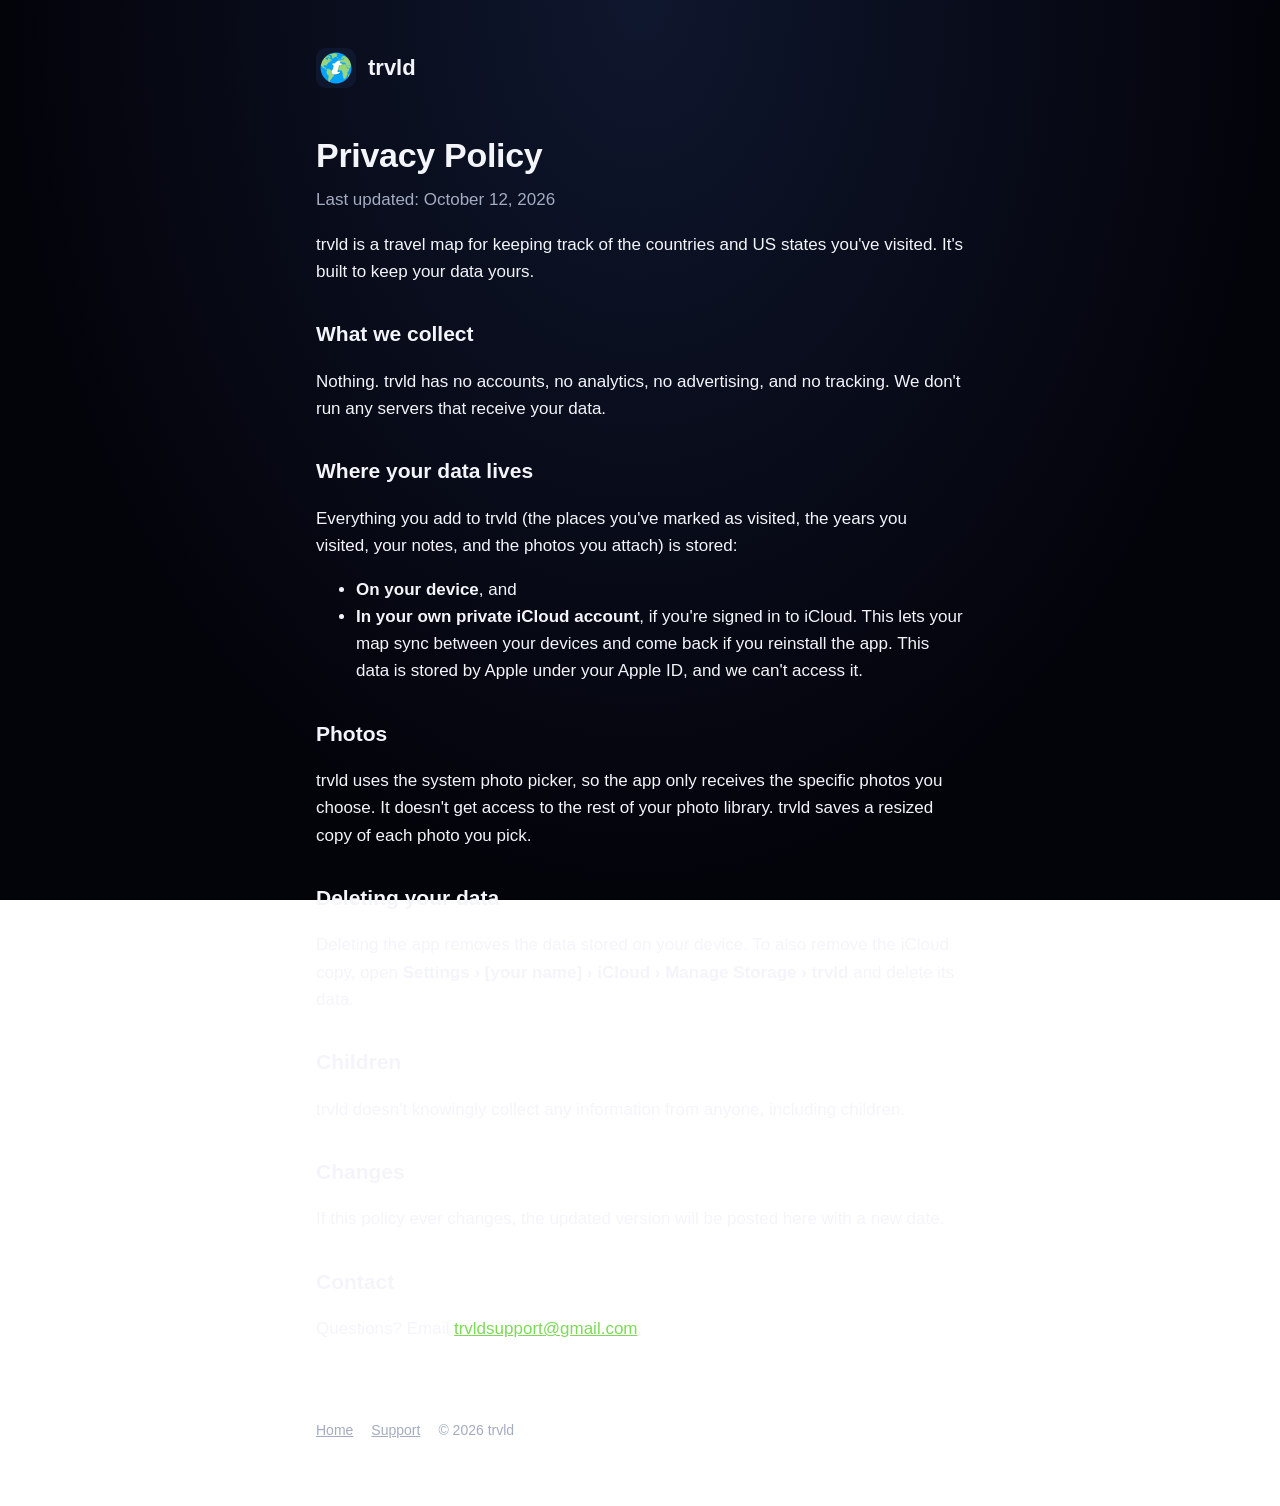
==== privacy.html @ e017e2eb "trvld website Co-Authored-By: Claude Opus 5.5 <noreply@anthropic.com>" ====
<!doctype html>
<html lang="en">
<head>
  <meta charset="utf-8">
  <meta name="viewport" content="width=device-width, initial-scale=1">
  <title>Privacy Policy · trvld</title>
  <link rel="icon" href="favicon.png">
  <link rel="stylesheet" href="style.css">
</head>
<body>
  <main class="wrap">
    <a class="brand" href="./" style="text-decoration:none"><header class="brand"><img src="logo.png" alt=""><span>trvld</span></header></a>

    <h1>Privacy Policy</h1>
    <p class="date">Last updated: October 12, 2026</p>

    <p>trvld is a travel map for keeping track of the countries and US states you've visited. It's built to keep your data yours.</p>

    <h2>What we collect</h2>
    <p>Nothing. trvld has no accounts, no analytics, no advertising, and no tracking. We don't run any servers that receive your data.</p>

    <h2>Where your data lives</h2>
    <p>Everything you add to trvld (the places you've marked as visited, the years you visited, your notes, and the photos you attach) is stored:</p>
    <ul>
      <li><b>On your device</b>, and</li>
      <li><b>In your own private iCloud account</b>, if you're signed in to iCloud. This lets your map sync between your devices and come back if you reinstall the app. This data is stored by Apple under your Apple ID, and we can't access it.</li>
    </ul>

    <h2>Photos</h2>
    <p>trvld uses the system photo picker, so the app only receives the specific photos you choose. It doesn't get access to the rest of your photo library. trvld saves a resized copy of each photo you pick.</p>

    <h2 id="deleting">Deleting your data</h2>
    <p>Deleting the app removes the data stored on your device. To also remove the iCloud copy, open <b>Settings › [your name] › iCloud › Manage Storage › trvld</b> and delete its data.</p>

    <h2>Children</h2>
    <p>trvld doesn't knowingly collect any information from anyone, including children.</p>

    <h2>Changes</h2>
    <p>If this policy ever changes, the updated version will be posted here with a new date.</p>

    <h2>Contact</h2>
    <p>Questions? Email <a href="mailto:trvldsupport@gmail.com">trvldsupport@gmail.com</a>.</p>

    <footer>
      <a href="./">Home</a>
      <a href="support.html">Support</a>
      <span>© 2026 trvld</span>
    </footer>
  </main>
</body>
</html>
---- style.css ----
:root {
  --bg: #0f172e;
  --bg-deep: #03030a;
  --text: #f3f5fa;
  --muted: #a3acc2;
  --accent: #7ed957;
  --card: rgba(255, 255, 255, 0.06);
}

* { box-sizing: border-box; }

body {
  margin: 0;
  min-height: 100vh;
  background: radial-gradient(ellipse at top, var(--bg), var(--bg-deep) 70%) fixed;
  color: var(--text);
  font: 17px/1.6 -apple-system, BlinkMacSystemFont, "SF Pro Text", "Segoe UI", Roboto, sans-serif;
}

a { color: var(--accent); }

.wrap {
  max-width: 680px;
  margin: 0 auto;
  padding: 48px 16px 64px;
}

header.brand {
  display: flex;
  align-items: center;
  gap: 12px;
  margin-bottom: 40px;
  text-decoration: none;
  color: var(--text);
}
header.brand img { width: 40px; height: 40px; border-radius: 10px; }
header.brand span { font-size: 22px; font-weight: 700; }

.hero { text-align: center; padding-top: 24px; }
.hero img { width: 140px; height: 140px; border-radius: 32px; box-shadow: 0 12px 40px rgba(0, 0, 0, 0.5); }
.hero h1 { font-size: 44px; margin: 24px 0 4px; letter-spacing: -0.5px; }
.hero p.tag { font-size: 20px; color: var(--muted); margin: 0 0 32px; }

.features { display: grid; gap: 12px; margin: 32px 0; text-align: left; }
.features div { background: var(--card); border-radius: 14px; padding: 14px 18px; }
.features b { color: var(--text); }

h1 { font-size: 34px; letter-spacing: -0.3px; margin: 0 0 4px; }
h2 { font-size: 21px; margin: 32px 0 6px; }
p.date { color: var(--muted); margin-top: 0; }

footer {
  margin-top: 56px;
  padding-top: 20px;
  border-top: 1px solid rgba(255, 255, 255, 0.1);
  color: var(--muted);
  font-size: 14px;
  display: flex;
  gap: 18px;
  flex-wrap: wrap;
}
footer a { color: var(--muted); }
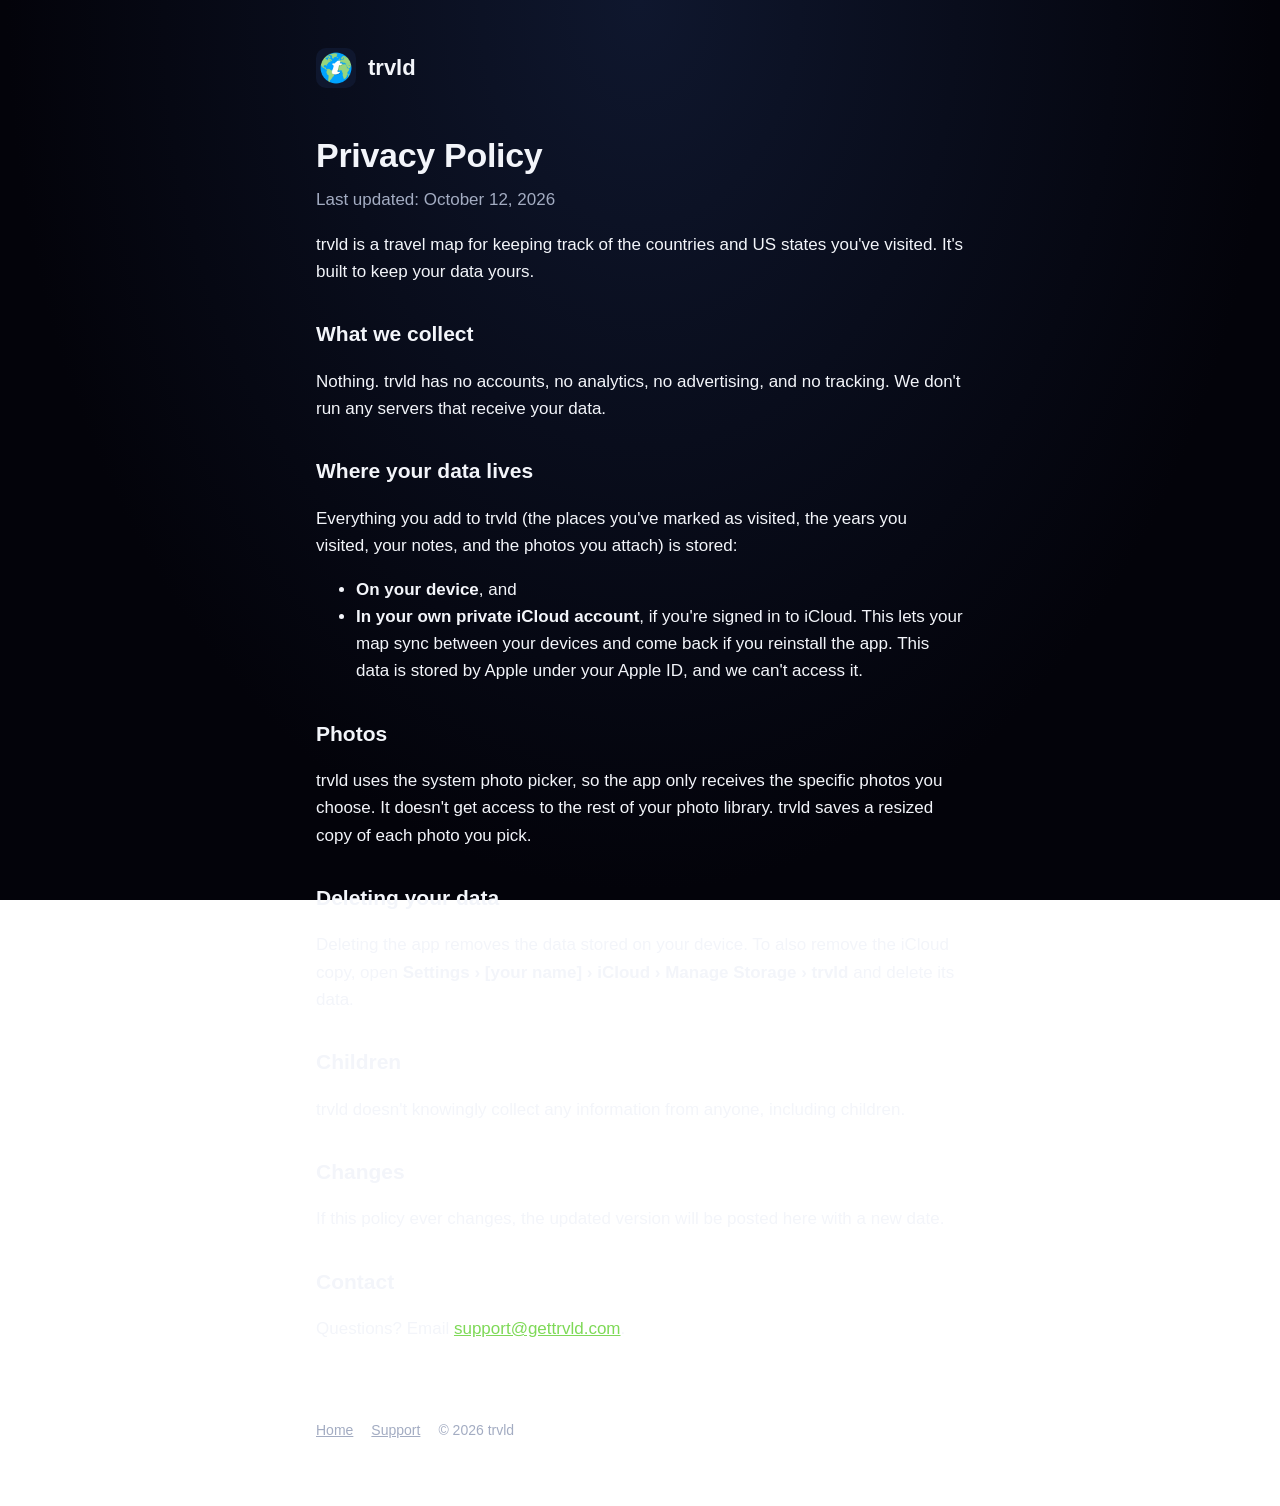
==== commit 35a451a7: "Use support@gettrvld.com for support contact Co-Authored-By: Claude Opus 5.5 <noreply@anthropic.com>" ====
--- a/privacy.html
+++ b/privacy.html
@@ -39,7 +39,7 @@
     <p>If this policy ever changes, the updated version will be posted here with a new date.</p>
 
     <h2>Contact</h2>
-    <p>Questions? Email <a href="mailto:trvldsupport@gmail.com">trvldsupport@gmail.com</a>.</p>
+    <p>Questions? Email <a href="mailto:support@gettrvld.com">support@gettrvld.com</a>.</p>
 
     <footer>
       <a href="./">Home</a>
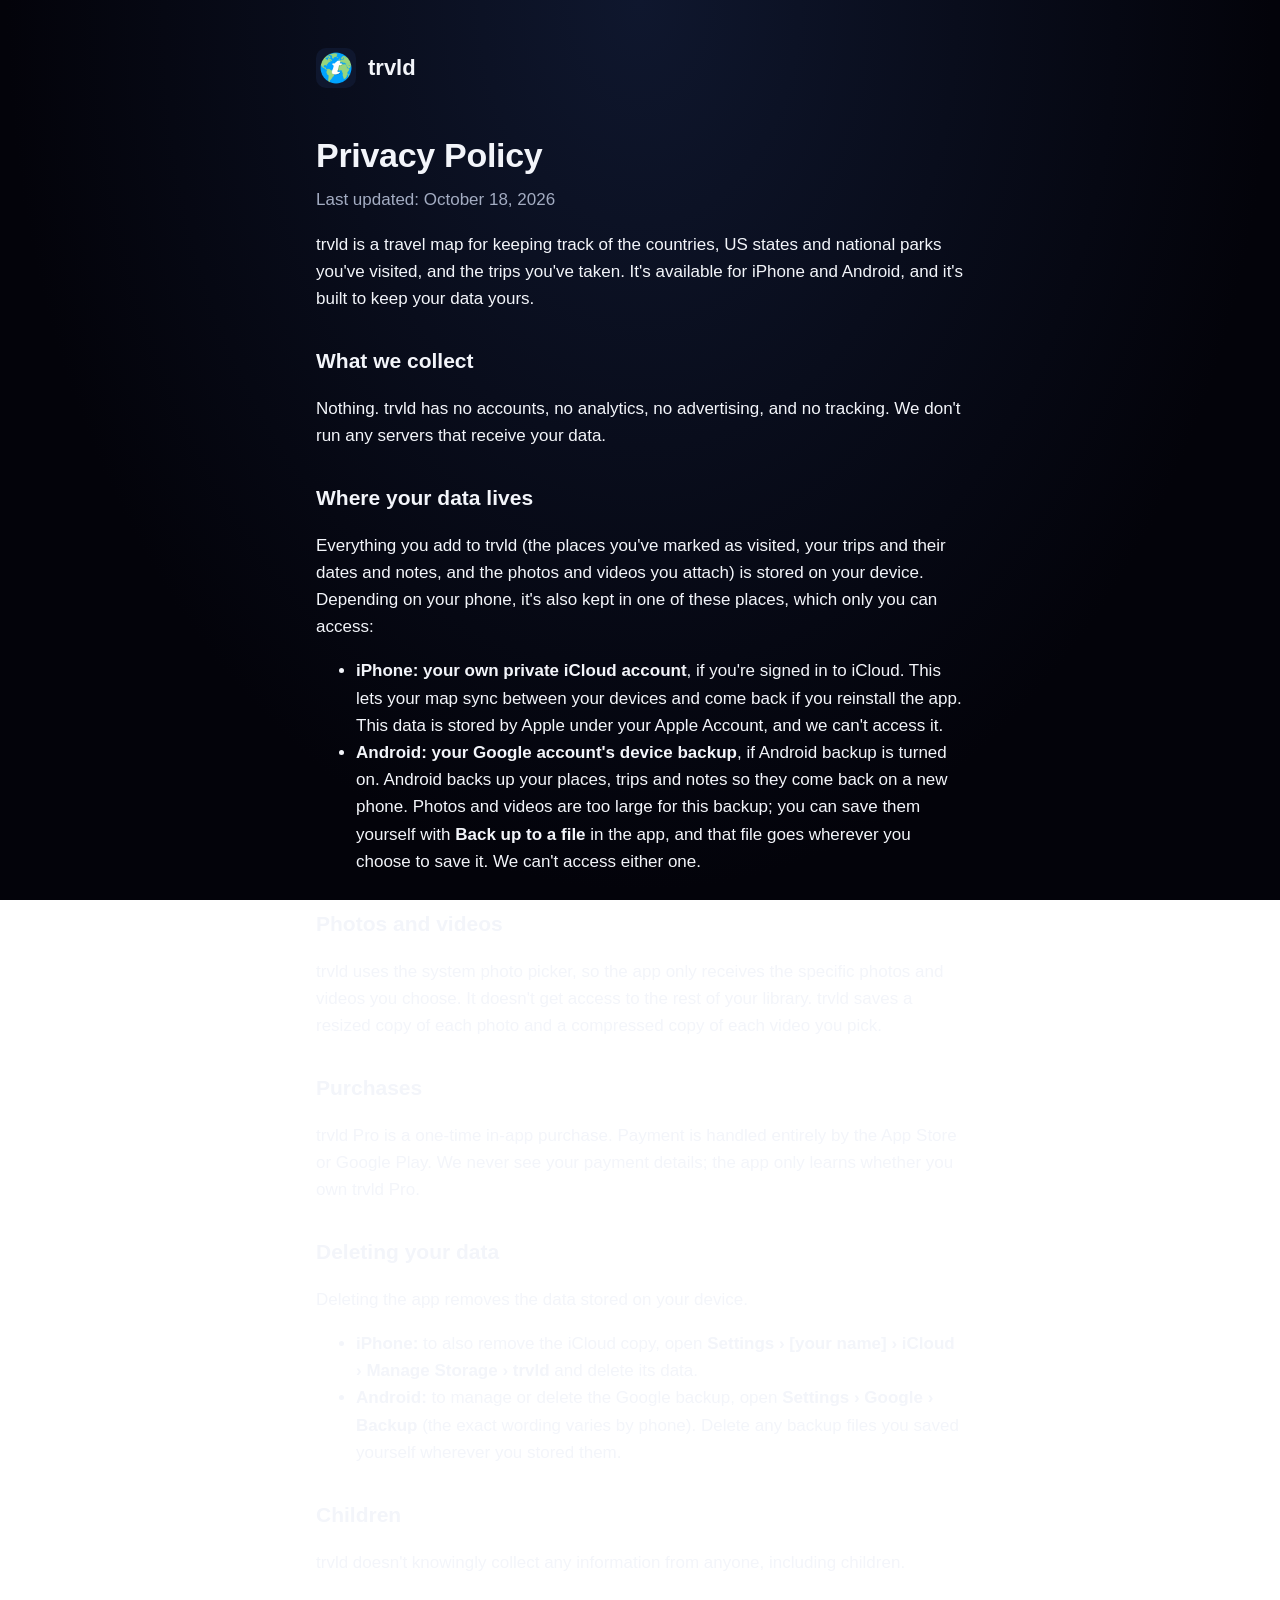
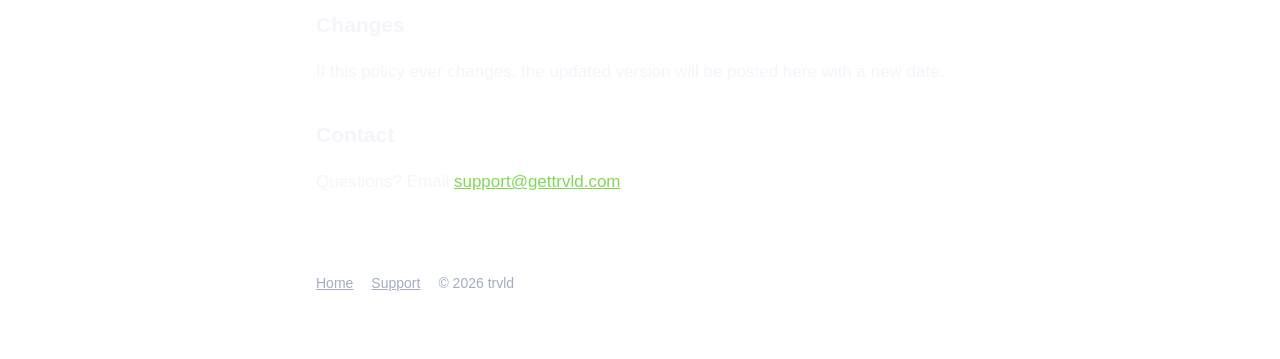
==== commit 47094f28: "Privacy policy: cover Android, trips, videos and trvld Pro Co-Authored-By: Claude Opus 5.5 <noreply@" ====
--- a/privacy.html
+++ b/privacy.html
@@ -12,25 +12,32 @@
     <a class="brand" href="./" style="text-decoration:none"><header class="brand"><img src="logo.png" alt=""><span>trvld</span></header></a>
 
     <h1>Privacy Policy</h1>
-    <p class="date">Last updated: October 12, 2026</p>
+    <p class="date">Last updated: October 18, 2026</p>
 
-    <p>trvld is a travel map for keeping track of the countries and US states you've visited. It's built to keep your data yours.</p>
+    <p>trvld is a travel map for keeping track of the countries, US states and national parks you've visited, and the trips you've taken. It's available for iPhone and Android, and it's built to keep your data yours.</p>
 
     <h2>What we collect</h2>
     <p>Nothing. trvld has no accounts, no analytics, no advertising, and no tracking. We don't run any servers that receive your data.</p>
 
     <h2>Where your data lives</h2>
-    <p>Everything you add to trvld (the places you've marked as visited, the years you visited, your notes, and the photos you attach) is stored:</p>
+    <p>Everything you add to trvld (the places you've marked as visited, your trips and their dates and notes, and the photos and videos you attach) is stored on your device. Depending on your phone, it's also kept in one of these places, which only you can access:</p>
     <ul>
-      <li><b>On your device</b>, and</li>
-      <li><b>In your own private iCloud account</b>, if you're signed in to iCloud. This lets your map sync between your devices and come back if you reinstall the app. This data is stored by Apple under your Apple ID, and we can't access it.</li>
+      <li><b>iPhone: your own private iCloud account</b>, if you're signed in to iCloud. This lets your map sync between your devices and come back if you reinstall the app. This data is stored by Apple under your Apple Account, and we can't access it.</li>
+      <li><b>Android: your Google account's device backup</b>, if Android backup is turned on. Android backs up your places, trips and notes so they come back on a new phone. Photos and videos are too large for this backup; you can save them yourself with <b>Back up to a file</b> in the app, and that file goes wherever you choose to save it. We can't access either one.</li>
     </ul>
 
-    <h2>Photos</h2>
-    <p>trvld uses the system photo picker, so the app only receives the specific photos you choose. It doesn't get access to the rest of your photo library. trvld saves a resized copy of each photo you pick.</p>
+    <h2>Photos and videos</h2>
+    <p>trvld uses the system photo picker, so the app only receives the specific photos and videos you choose. It doesn't get access to the rest of your library. trvld saves a resized copy of each photo and a compressed copy of each video you pick.</p>
+
+    <h2>Purchases</h2>
+    <p>trvld Pro is a one-time in-app purchase. Payment is handled entirely by the App Store or Google Play. We never see your payment details; the app only learns whether you own trvld Pro.</p>
 
     <h2 id="deleting">Deleting your data</h2>
-    <p>Deleting the app removes the data stored on your device. To also remove the iCloud copy, open <b>Settings › [your name] › iCloud › Manage Storage › trvld</b> and delete its data.</p>
+    <p>Deleting the app removes the data stored on your device.</p>
+    <ul>
+      <li><b>iPhone:</b> to also remove the iCloud copy, open <b>Settings › [your name] › iCloud › Manage Storage › trvld</b> and delete its data.</li>
+      <li><b>Android:</b> to manage or delete the Google backup, open <b>Settings › Google › Backup</b> (the exact wording varies by phone). Delete any backup files you saved yourself wherever you stored them.</li>
+    </ul>
 
     <h2>Children</h2>
     <p>trvld doesn't knowingly collect any information from anyone, including children.</p>
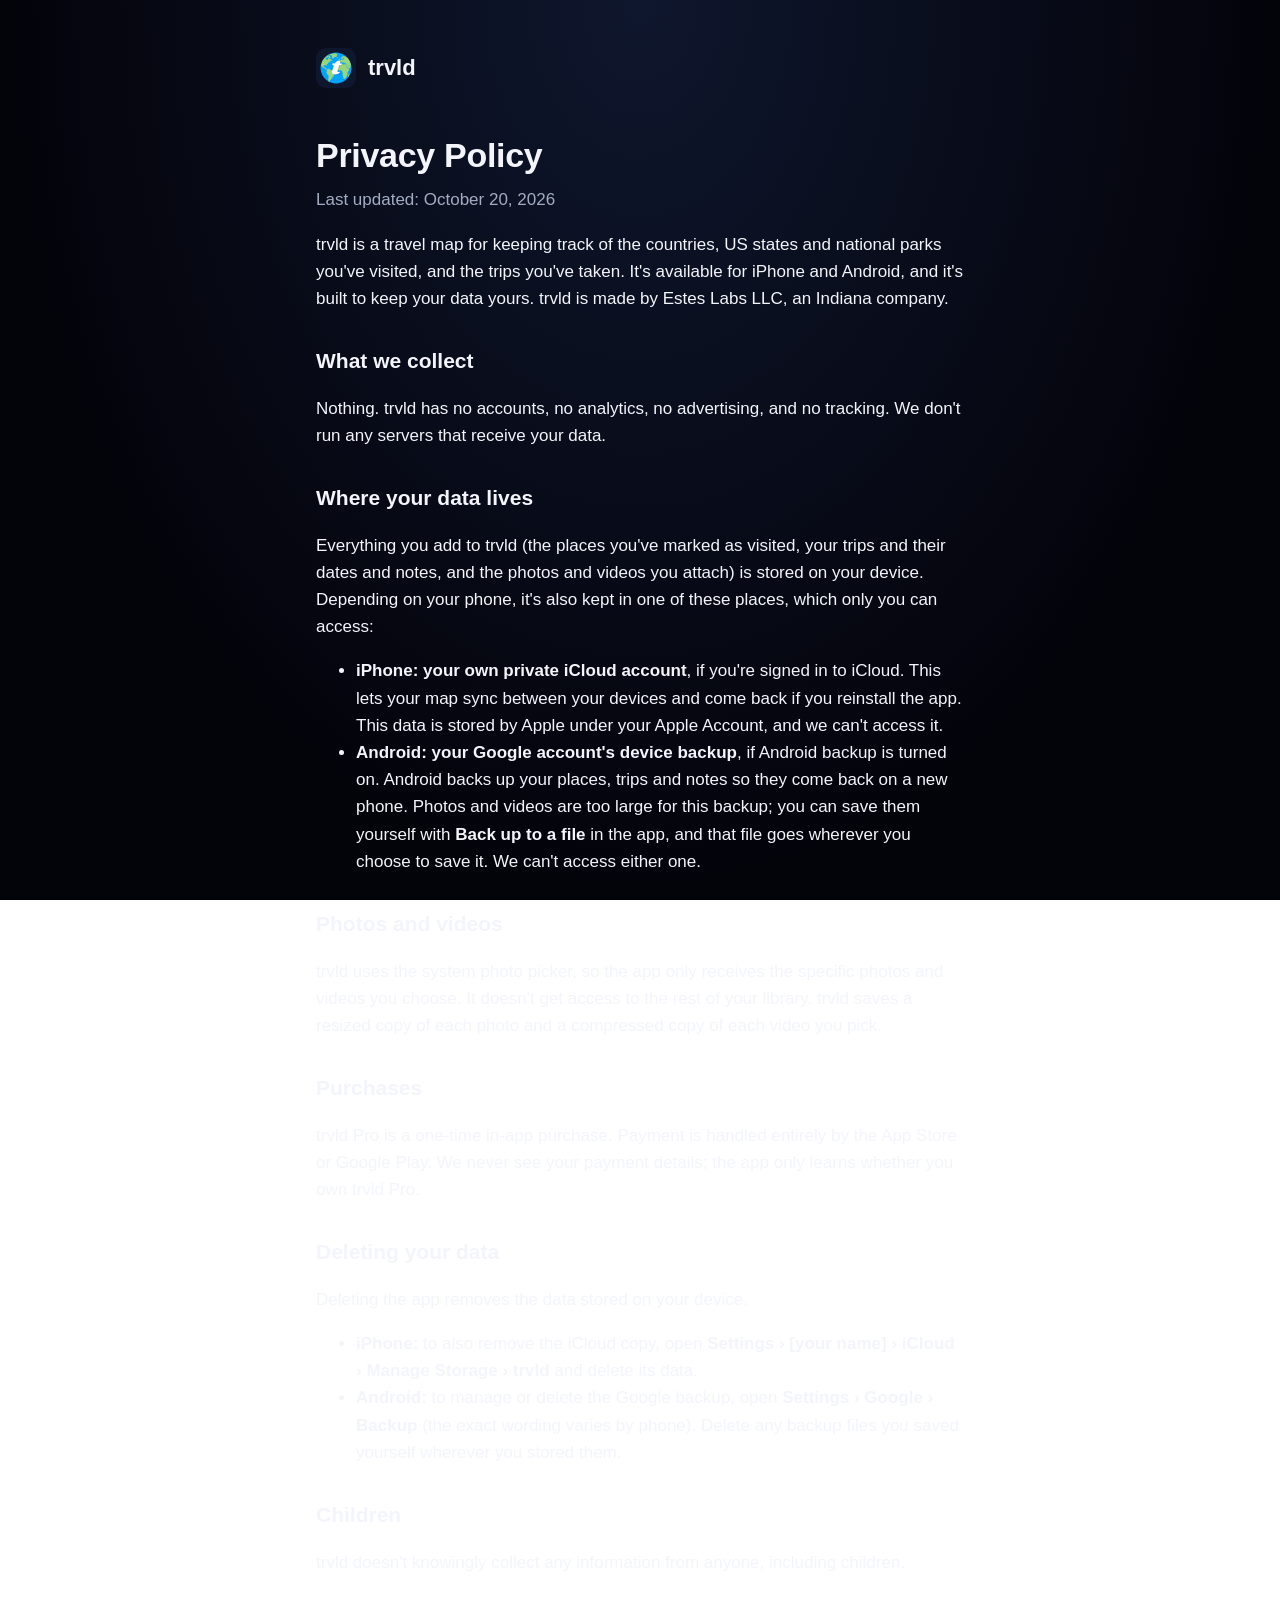
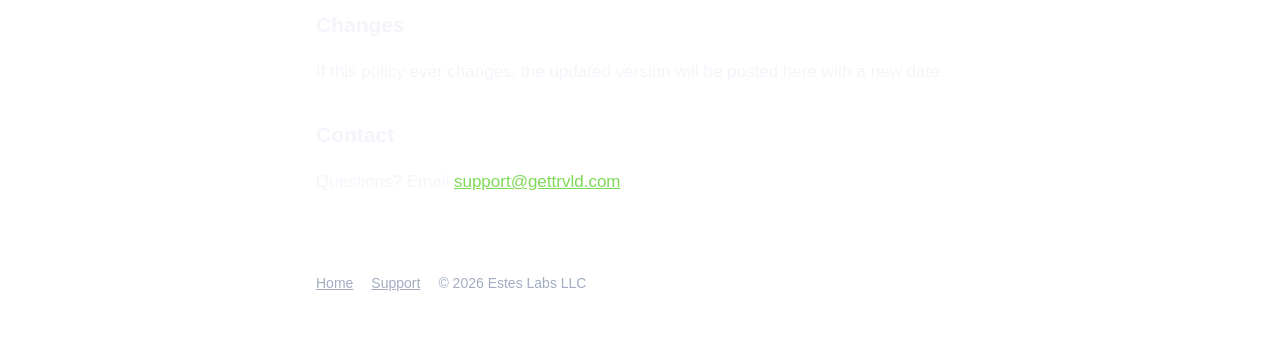
==== commit 2202ebb1: "Name Estes Labs LLC as trvld's maker in privacy page and footers Co-Authored-By: Claude Opus 5.5 <no" ====
--- a/privacy.html
+++ b/privacy.html
@@ -12,9 +12,9 @@
     <a class="brand" href="./" style="text-decoration:none"><header class="brand"><img src="logo.png" alt=""><span>trvld</span></header></a>
 
     <h1>Privacy Policy</h1>
-    <p class="date">Last updated: October 18, 2026</p>
+    <p class="date">Last updated: October 20, 2026</p>
 
-    <p>trvld is a travel map for keeping track of the countries, US states and national parks you've visited, and the trips you've taken. It's available for iPhone and Android, and it's built to keep your data yours.</p>
+    <p>trvld is a travel map for keeping track of the countries, US states and national parks you've visited, and the trips you've taken. It's available for iPhone and Android, and it's built to keep your data yours. trvld is made by Estes Labs LLC, an Indiana company.</p>
 
     <h2>What we collect</h2>
     <p>Nothing. trvld has no accounts, no analytics, no advertising, and no tracking. We don't run any servers that receive your data.</p>
@@ -51,7 +51,7 @@
     <footer>
       <a href="./">Home</a>
       <a href="support.html">Support</a>
-      <span>© 2026 trvld</span>
+      <span>© 2026 Estes Labs LLC</span>
     </footer>
   </main>
 </body>
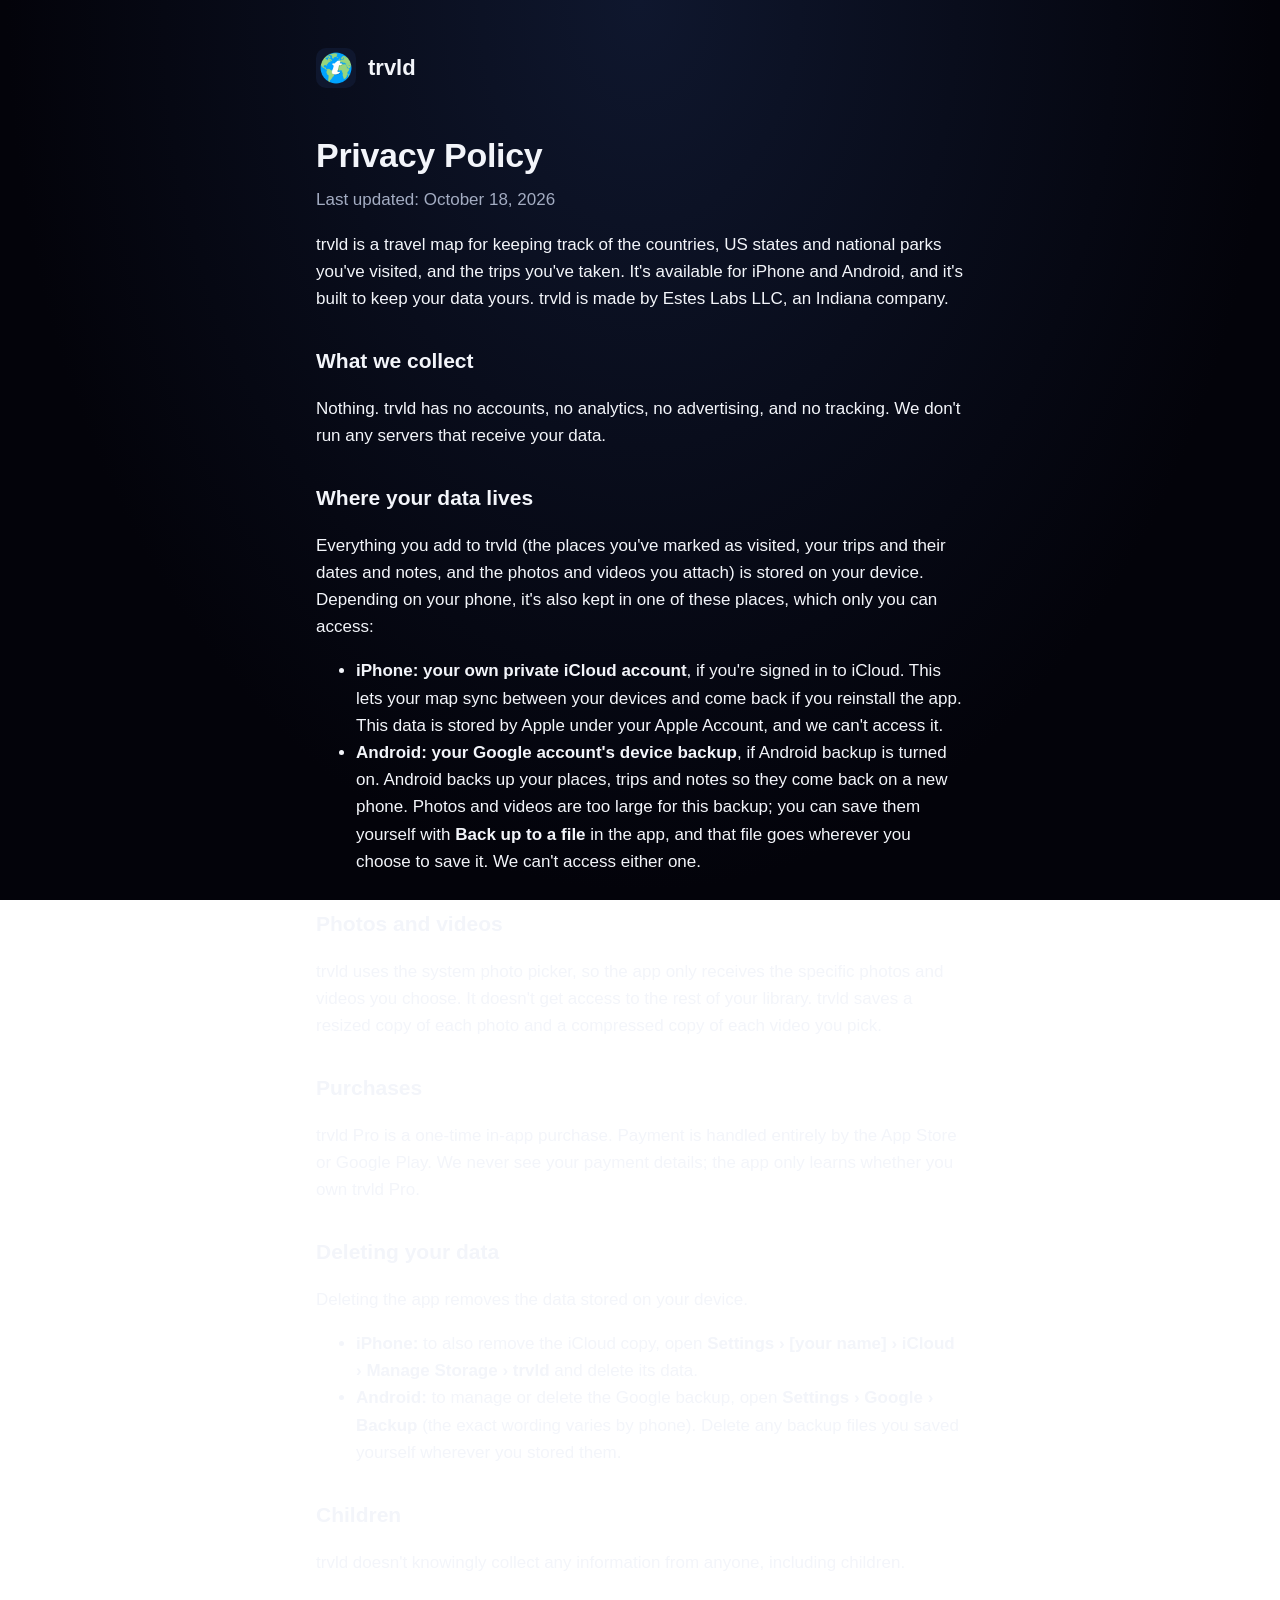
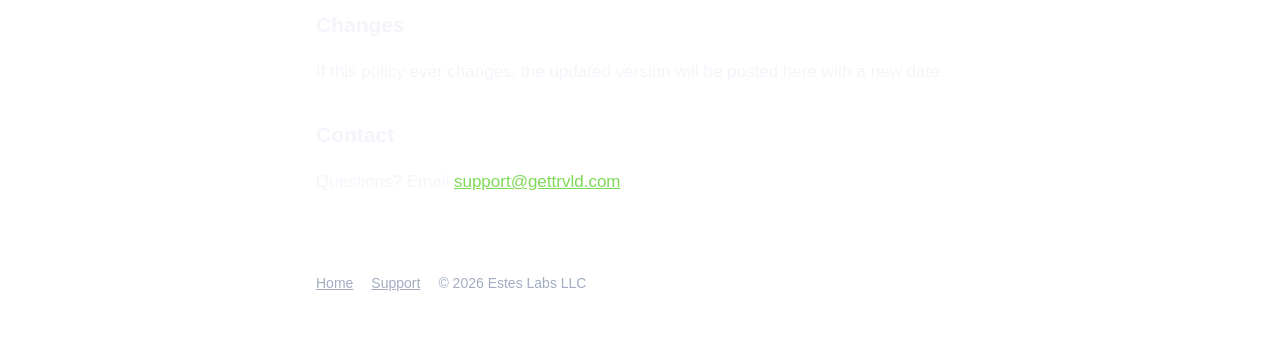
==== commit ef70b086: "Name Estes Labs LLC as trvld's maker in privacy page and footers Publish after the LLC is approved; " ====
--- a/privacy.html
+++ b/privacy.html
@@ -12,7 +12,7 @@
     <a class="brand" href="./" style="text-decoration:none"><header class="brand"><img src="logo.png" alt=""><span>trvld</span></header></a>
 
     <h1>Privacy Policy</h1>
-    <p class="date">Last updated: October 20, 2026</p>
+    <p class="date">Last updated: October 18, 2026</p>
 
     <p>trvld is a travel map for keeping track of the countries, US states and national parks you've visited, and the trips you've taken. It's available for iPhone and Android, and it's built to keep your data yours. trvld is made by Estes Labs LLC, an Indiana company.</p>
 
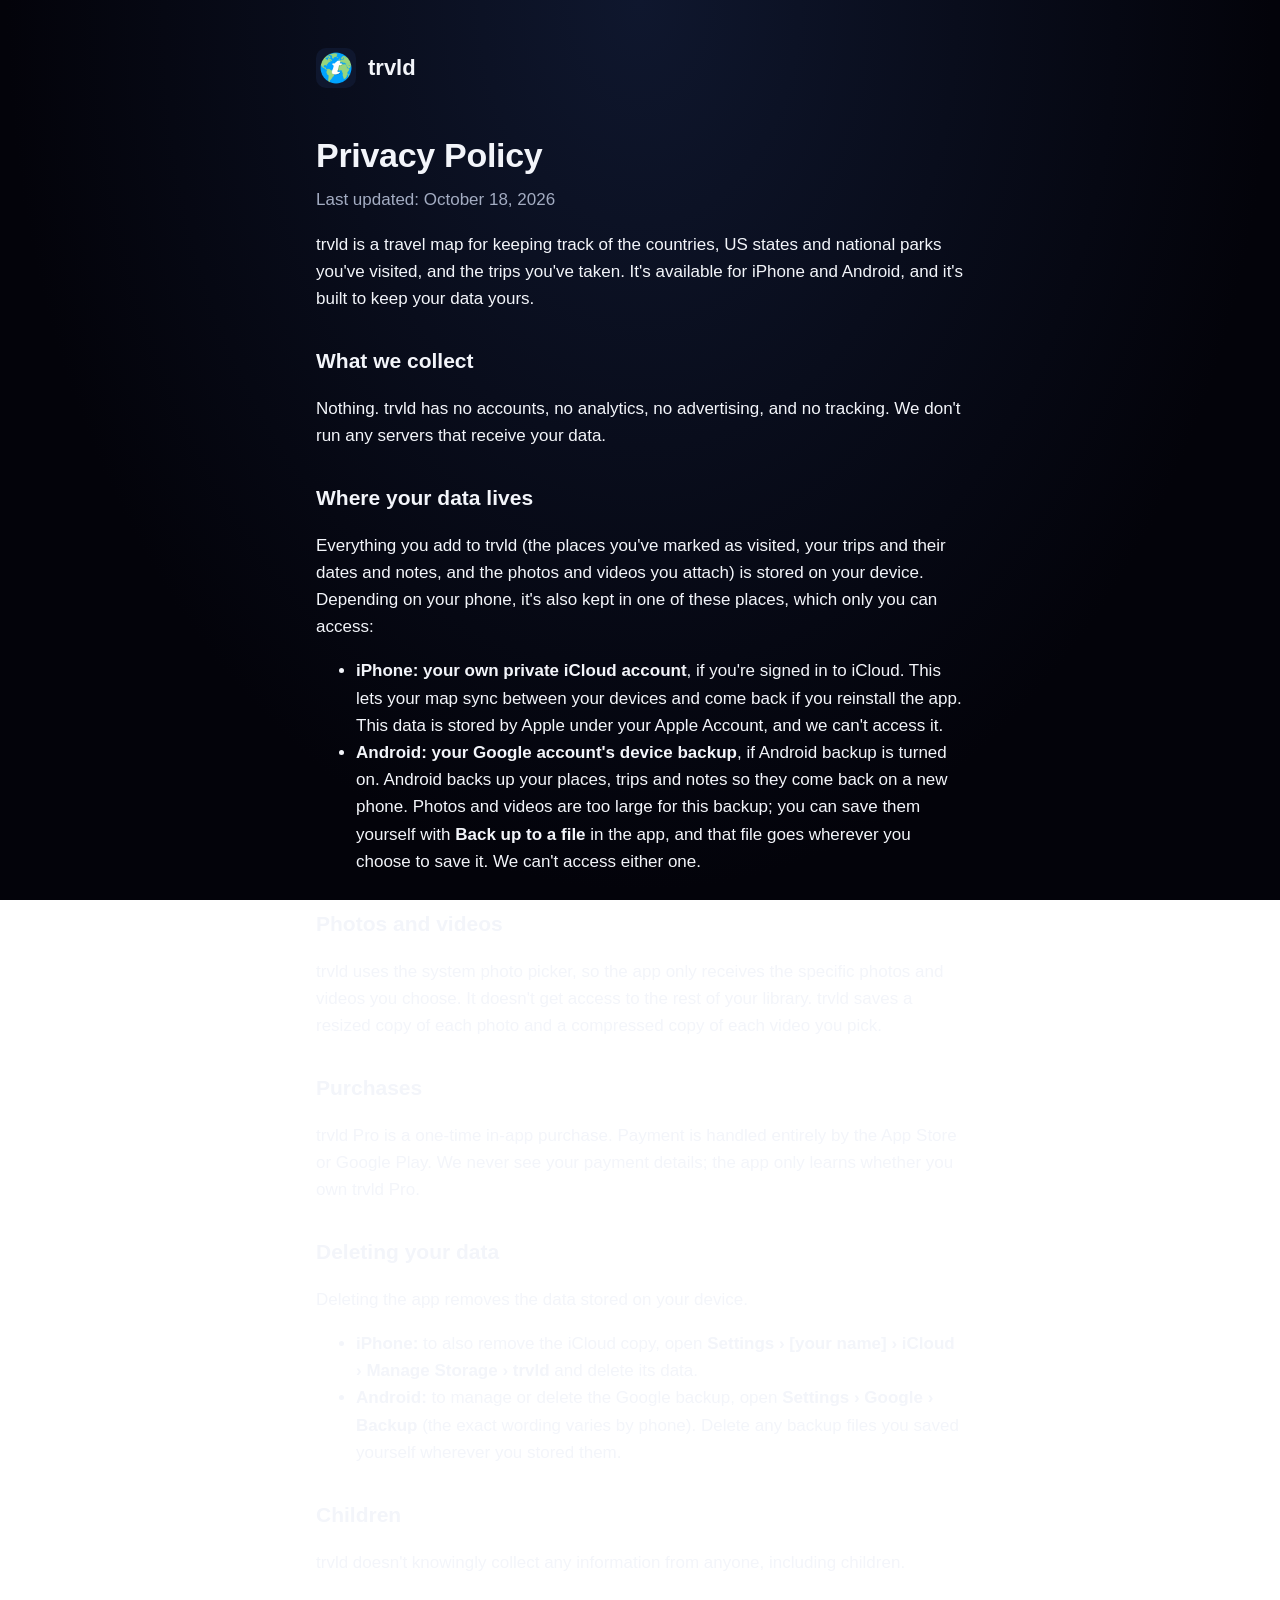
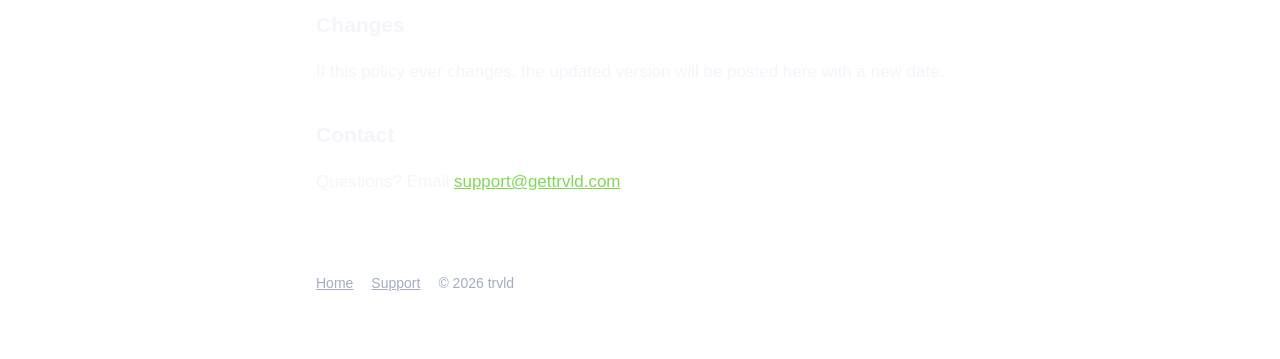
==== commit aef40c2d: "Sync site with the deployed Oct 18 version Co-Authored-By: Claude Opus 5.5 <noreply@anthropic.com>" ====
--- a/privacy.html
+++ b/privacy.html
@@ -14,7 +14,7 @@
     <h1>Privacy Policy</h1>
     <p class="date">Last updated: October 18, 2026</p>
 
-    <p>trvld is a travel map for keeping track of the countries, US states and national parks you've visited, and the trips you've taken. It's available for iPhone and Android, and it's built to keep your data yours. trvld is made by Estes Labs LLC, an Indiana company.</p>
+    <p>trvld is a travel map for keeping track of the countries, US states and national parks you've visited, and the trips you've taken. It's available for iPhone and Android, and it's built to keep your data yours.</p>
 
     <h2>What we collect</h2>
     <p>Nothing. trvld has no accounts, no analytics, no advertising, and no tracking. We don't run any servers that receive your data.</p>
@@ -51,7 +51,7 @@
     <footer>
       <a href="./">Home</a>
       <a href="support.html">Support</a>
-      <span>© 2026 Estes Labs LLC</span>
+      <span>© 2026 trvld</span>
     </footer>
   </main>
 </body>
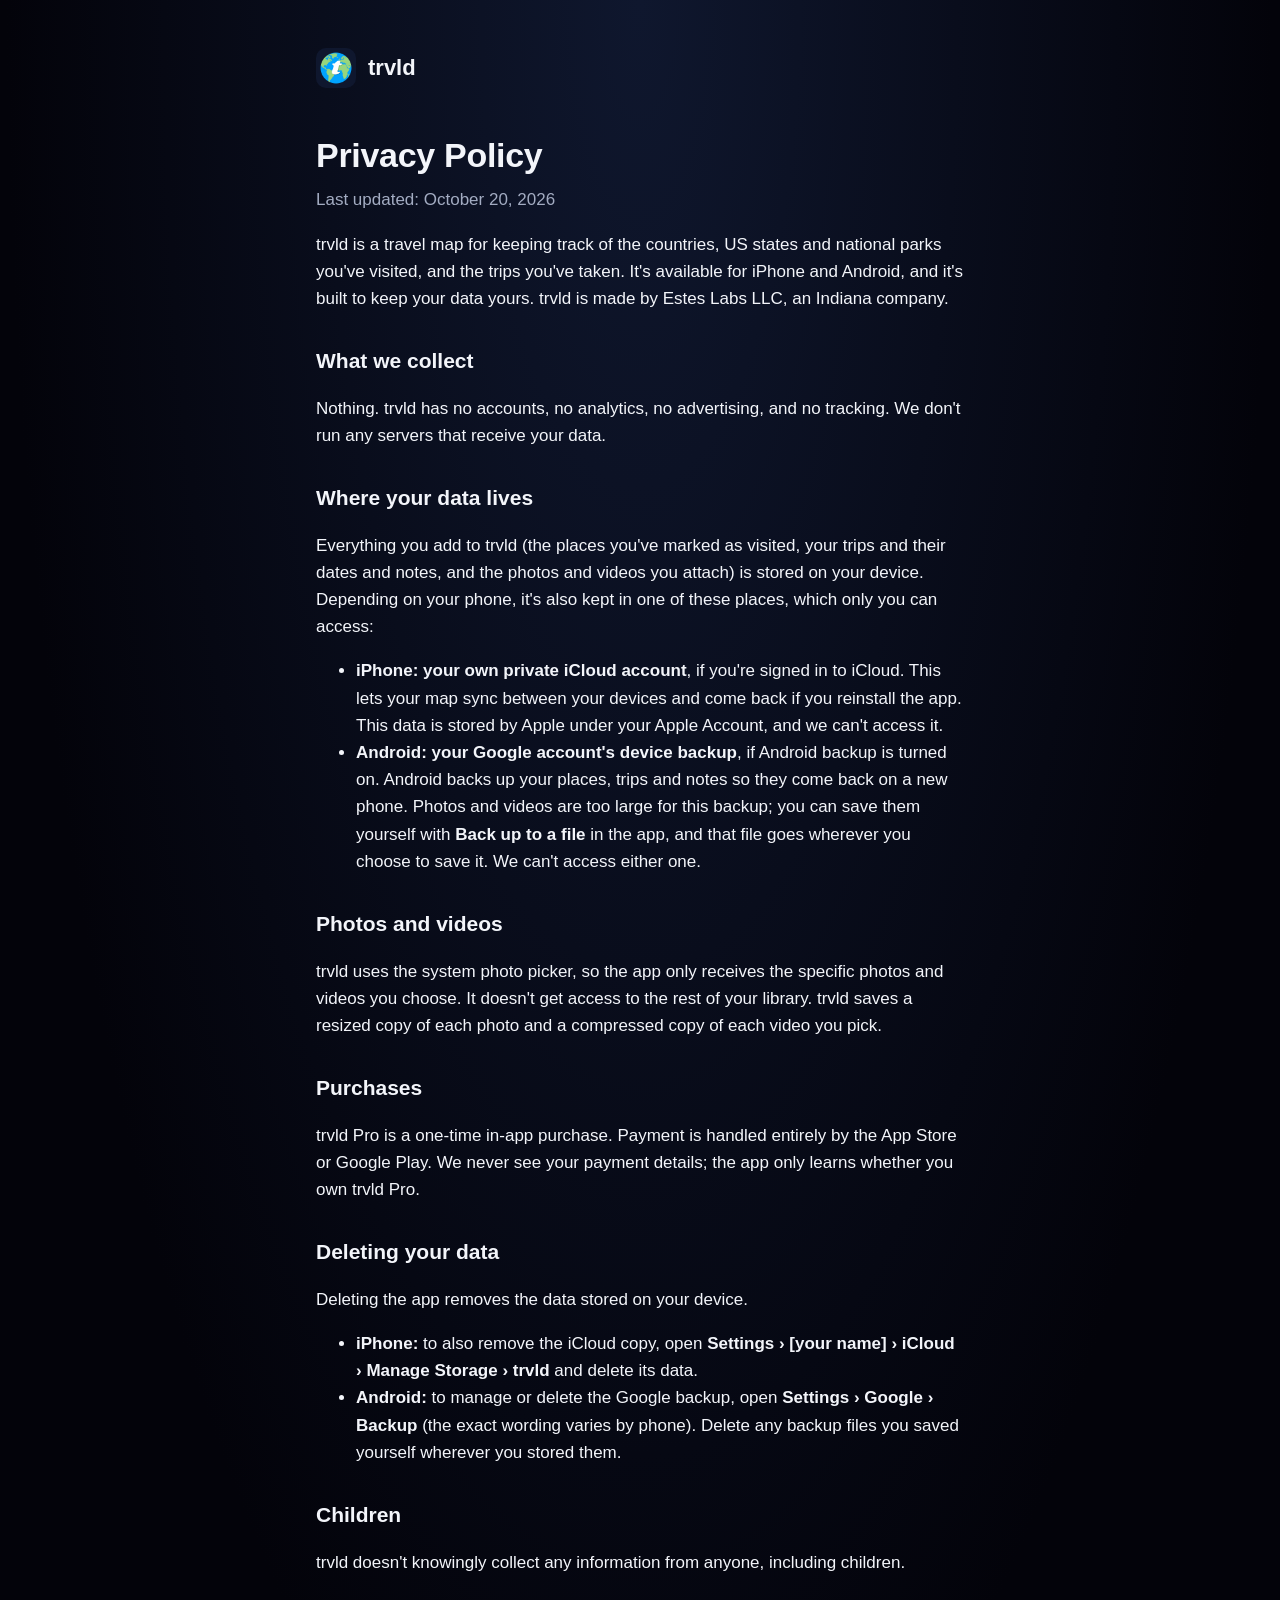
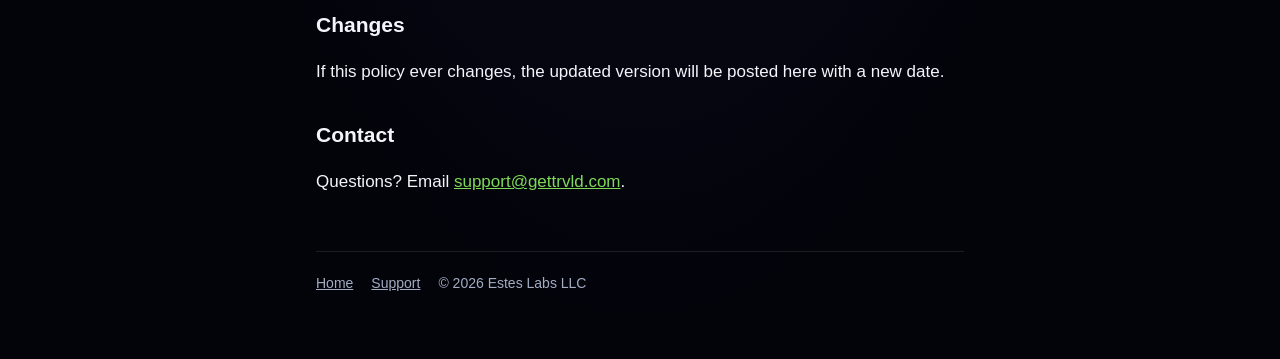
==== commit aec7f0b9: "Fill the whole screen with the page background on mobile" ====
--- a/privacy.html
+++ b/privacy.html
@@ -3,6 +3,7 @@
 <head>
   <meta charset="utf-8">
   <meta name="viewport" content="width=device-width, initial-scale=1">
+  <meta name="theme-color" content="#0f172e">
   <title>Privacy Policy · trvld</title>
   <link rel="icon" href="favicon.png">
   <link rel="stylesheet" href="style.css">
@@ -12,9 +13,9 @@
     <a class="brand" href="./" style="text-decoration:none"><header class="brand"><img src="logo.png" alt=""><span>trvld</span></header></a>
 
     <h1>Privacy Policy</h1>
-    <p class="date">Last updated: October 18, 2026</p>
+    <p class="date">Last updated: October 20, 2026</p>
 
-    <p>trvld is a travel map for keeping track of the countries, US states and national parks you've visited, and the trips you've taken. It's available for iPhone and Android, and it's built to keep your data yours.</p>
+    <p>trvld is a travel map for keeping track of the countries, US states and national parks you've visited, and the trips you've taken. It's available for iPhone and Android, and it's built to keep your data yours. trvld is made by Estes Labs LLC, an Indiana company.</p>
 
     <h2>What we collect</h2>
     <p>Nothing. trvld has no accounts, no analytics, no advertising, and no tracking. We don't run any servers that receive your data.</p>
@@ -51,7 +52,7 @@
     <footer>
       <a href="./">Home</a>
       <a href="support.html">Support</a>
-      <span>© 2026 trvld</span>
+      <span>© 2026 Estes Labs LLC</span>
     </footer>
   </main>
 </body>
--- a/style.css
+++ b/style.css
@@ -9,10 +9,17 @@
 
 * { box-sizing: border-box; }
 
+/* The base color lives on html so Safari's overscroll, status bar and toolbar areas match the page. */
+html {
+  background: var(--bg-deep);
+  color-scheme: dark;
+}
+
 body {
   margin: 0;
   min-height: 100vh;
-  background: radial-gradient(ellipse at top, var(--bg), var(--bg-deep) 70%) fixed;
+  min-height: 100dvh;
+  background: radial-gradient(ellipse at top, var(--bg), var(--bg-deep) 70%) no-repeat;
   color: var(--text);
   font: 17px/1.6 -apple-system, BlinkMacSystemFont, "SF Pro Text", "Segoe UI", Roboto, sans-serif;
 }
